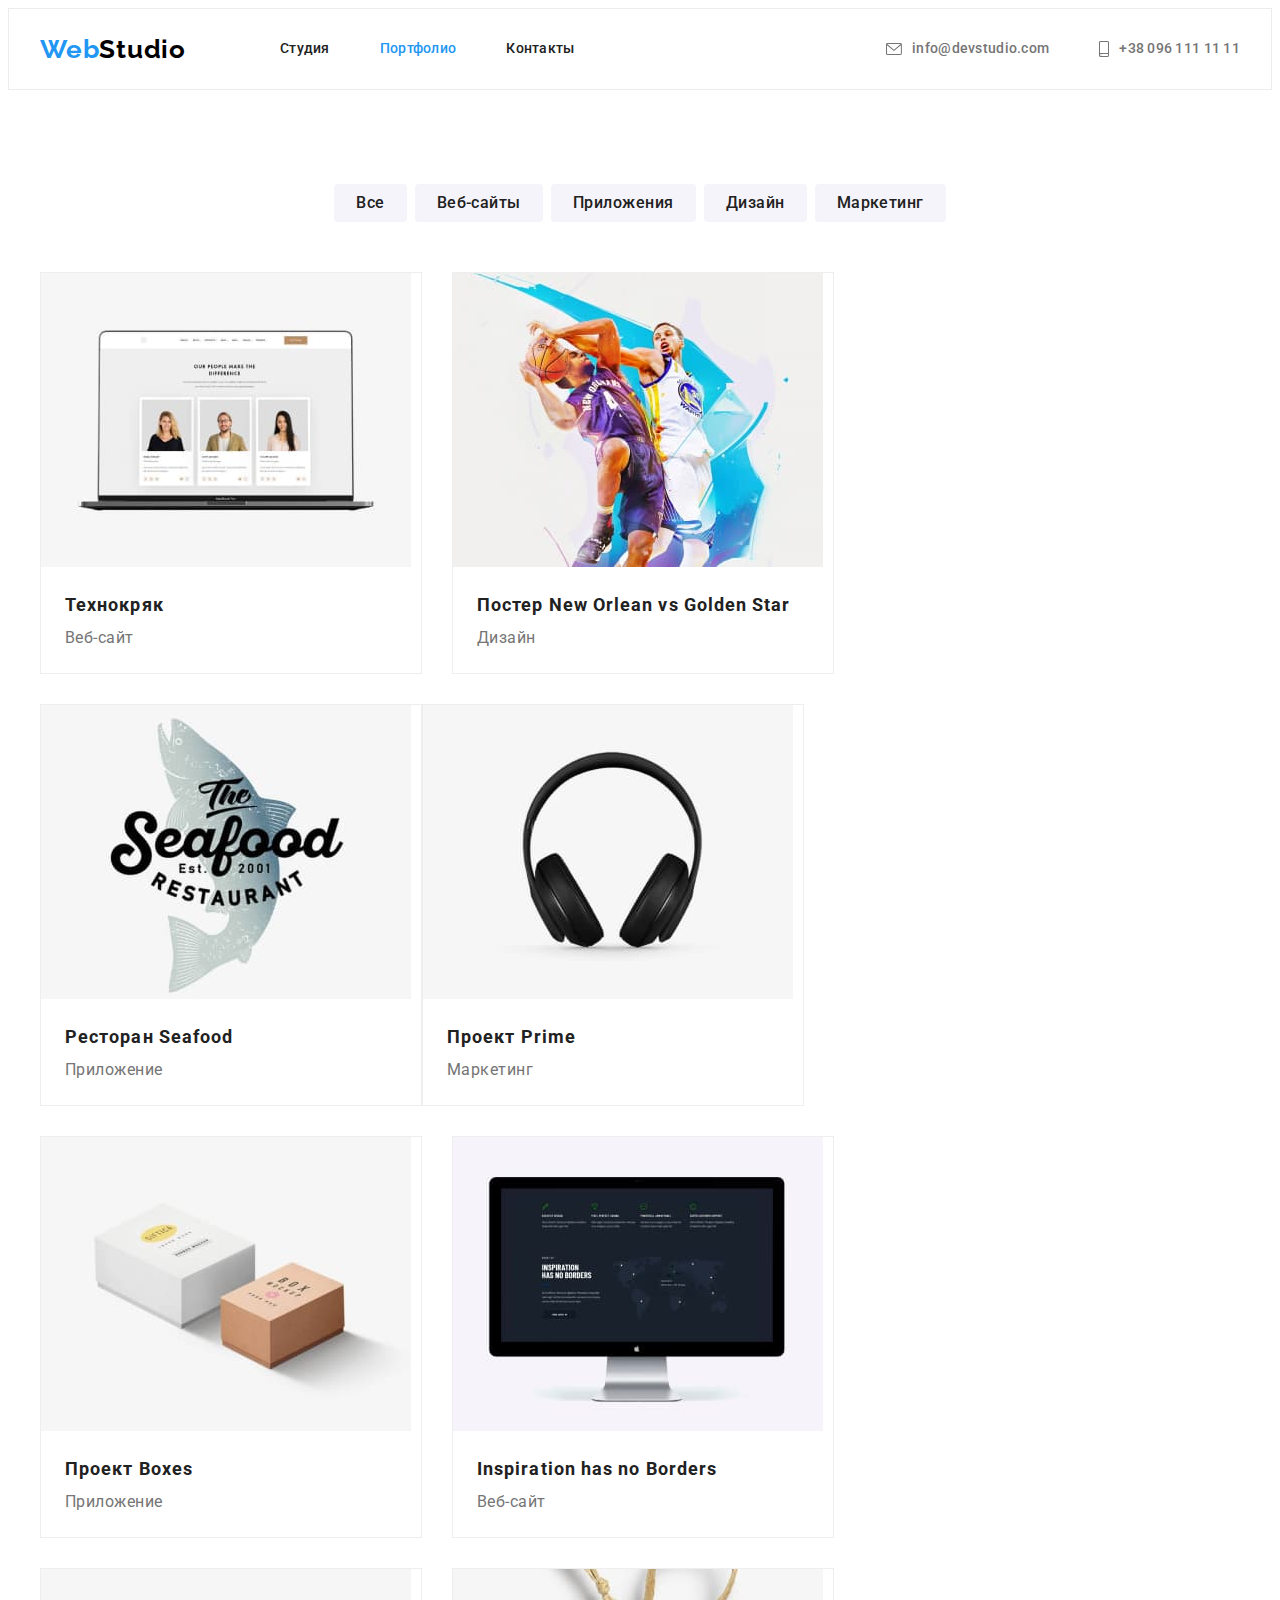
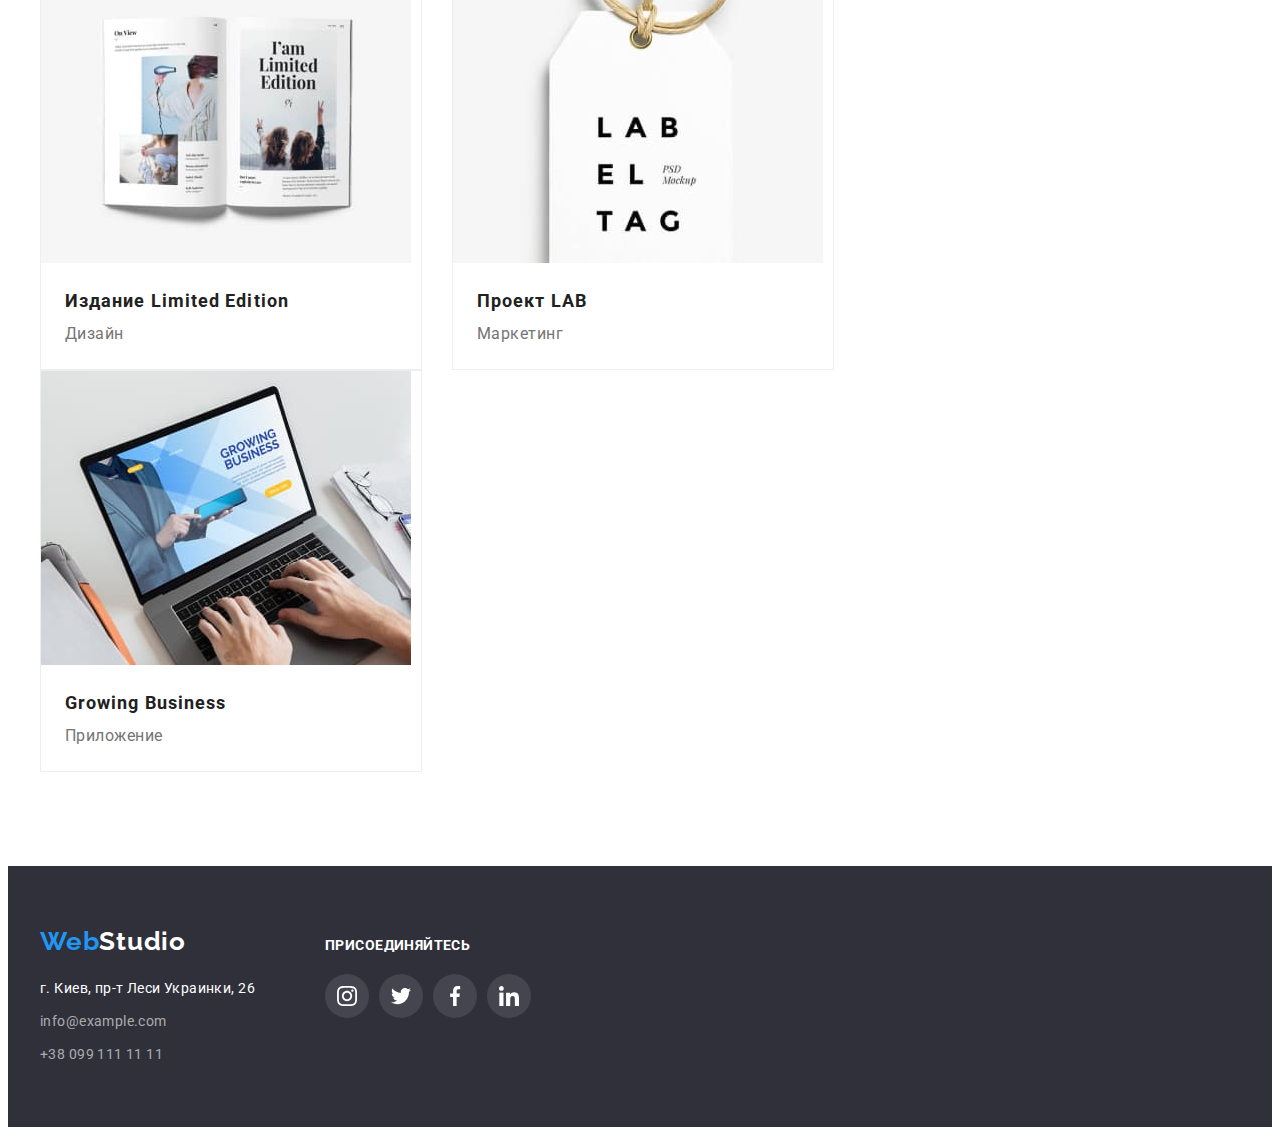
==== portfolio.html @ 255f809b "start" ====
<!DOCTYPE html>
<html lang="en">
    <head>
        <meta charset="UTF-8" />
        <meta http-equiv="X-UA-Compatible" content="IE=edge" />
        <meta name="viewport" content="width=device-width, initial-scale=1.0" />
        <title>Portfolio</title>
        <link rel="preconnect" href="https://fonts.googleapis.com" />
        <link rel="preconnect" href="https://fonts.gstatic.com" crossorigin />
        <link
            href="https://fonts.googleapis.com/css2?family=Raleway:wght@700&family=Roboto:wght@400;500;700;900&display=swap"
            rel="stylesheet"
        />
        <link
            rel="stylesheet"
            href="https://cdnjs.cloudflare.com/ajax/libs/modern-normalize/1.1.0/modern-normalize.min.css"
            integrity="sha512-wpPYUAdjBVSE4KJnH1VR1HeZfpl1ub8YT/NKx4PuQ5NmX2tKuGu6U/JRp5y+Y8XG2tV+wKQpNHVUX03MfMFn9Q=="
            crossorigin="anonymous"
            referrerpolicy="no-referrer"
        />
        <link rel="stylesheet" href="./css/styles.css" />
    </head>
    <body>
        <header class="header-page">
            <div class="container header-container">
                <a class="logo logo-header link" href="" lang="en"
                    ><span class="logo logo-accent">Web</span>Studio</a
                >
                <nav class="navigation">
                    <ul class="nav-list list">
                        <li class="nav-item">
                            <a class="nav-link link" href="./index.html">Студия</a>
                        </li>
                        <li class="nav-item">
                            <a class="nav-link current link" href="">Портфолио</a>
                        </li>
                        <li class="nav-item"><a href="" class="nav-link link">Контакты</a></li>
                    </ul>
                </nav>
                <ul class="tel-mail list">
                    <li class="tel-mail-item">
                        <a class="tel-mail-link link" href="mailto:info@devstudio.com">
                            <svg class="tel-mail-icon" width="16" height="12">
                                <use href="./images/icons/sprite.svg#email"></use>
                            </svg>
                            info@devstudio.com
                        </a>
                    </li>
                    <li class="tel-mail-item">
                        <a class="tel-mail-link link" href="tel:+380961111111">
                            <svg class="tel-mail-icon" width="10" height="16">
                                <use href="./images/icons/sprite.svg#phone"></use>
                            </svg>
                            +38 096 111 11 11</a
                        >
                    </li>
                </ul>
            </div>
        </header>
        <main>
            <section class="projects section">
                <div class="container">
                    <h1 class="projects-title visually-hidden">Наши проекты</h1>
                    <ul class="filter-projects list">
                        <li class="filter-projects-item">
                            <button class="filter-projects-btn" type="button">Все</button>
                        </li>
                        <li class="filter-projects-item">
                            <button class="filter-projects-btn" type="button">Веб-сайты</button>
                        </li>
                        <li class="filter-projects-item">
                            <button class="filter-projects-btn" type="button">Приложения</button>
                        </li>
                        <li class="filter-projects-item">
                            <button class="filter-projects-btn" type="button">Дизайн</button>
                        </li>
                        <li class="filter-projects-item">
                            <button class="filter-projects-btn" type="button">Маркетинг</button>
                        </li>
                    </ul>
                    <ul class="projects-list list">
                        <li class="projects-item">
                            <a class="projects-link link" href=""
                                ><img
                                    class="projects-img"
                                    src="./images/portfolio-page/project-techno.jpg"
                                    alt="проект Технокряк"
                                    width="370"
                                    height="294"
                                />
                                <div class="projects-wrap">
                                    <h2 class="title-projects">Технокряк</h2>
                                    <p class="projects-text">Веб-сайт</p>
                                </div>
                            </a>
                        </li>
                        <li class="projects-item">
                            <a class="projects-link link" href="">
                                <img
                                    class="projects-img"
                                    src="./images/portfolio-page/project-poster.jpg"
                                    alt="проект Постер"
                                    width="370"
                                    height="294"
                                />
                                <div class="projects-wrap">
                                    <h2 class="title-projects">
                                        Постер <span lang="en">New Orlean vs Golden Star</span>
                                    </h2>
                                    <p class="projects-text">Дизайн</p>
                                </div>
                            </a>
                        </li>
                        <li class="projects-item">
                            <a class="projects-link link" href=""
                                ><img
                                    class="projects-img"
                                    src="./images/portfolio-page/project-seafood.jpg"
                                    alt="проект ресторан Seafood"
                                    width="370"
                                    height="294"
                                />
                                <div class="projects-wrap">
                                    <h2 class="title-projects">
                                        Ресторан <span lang="en">Seafood</span>
                                    </h2>
                                    <p class="projects-text">Приложение</p>
                                </div>
                            </a>
                        </li>
                        <li class="projects-item">
                            <a class="projects-link link" href="">
                                <img
                                    class="projects-img"
                                    src="./images/portfolio-page/project-prime.jpg"
                                    alt="проект Prime"
                                    width="370"
                                    height="294"
                                />
                                <div class="projects-wrap">
                                    <h2 class="title-projects">
                                        Проект <span lang="en">Prime</span>
                                    </h2>
                                    <p class="projects-text">Маркетинг</p>
                                </div>
                            </a>
                        </li>
                        <li class="projects-item">
                            <a class="projects-link link" href=""
                                ><img
                                    class="projects-img"
                                    src="./images/portfolio-page/project-boxes.jpg"
                                    alt="проект Boxes"
                                    width="370"
                                    height="294"
                                />
                                <div class="projects-wrap">
                                    <h2 class="title-projects">
                                        Проект <span lang="en">Boxes</span>
                                    </h2>
                                    <p class="projects-text">Приложение</p>
                                </div>
                            </a>
                        </li>
                        <li class="projects-item">
                            <a class="projects-link link" href=""
                                ><img
                                    class="projects-img"
                                    src="./images/portfolio-page/project-inspiration.jpg"
                                    alt="проект Inspiration"
                                    width="370"
                                    height="294"
                                />
                                <div class="projects-wrap">
                                    <h2 class="title-projects" lang="en">
                                        Inspiration has no Borders
                                    </h2>
                                    <p class="projects-text">Веб-сайт</p>
                                </div>
                            </a>
                        </li>
                        <li class="projects-item">
                            <a class="projects-link link" href=""
                                ><img
                                    class="projects-img"
                                    src="./images/portfolio-page/project-edition.jpg"
                                    alt="проект Edition"
                                    width="370"
                                    height="294"
                                />
                                <div class="projects-wrap">
                                    <h2 class="title-projects">
                                        Издание <span lang="en">Limited Edition</span>
                                    </h2>
                                    <p class="projects-text">Дизайн</p>
                                </div>
                            </a>
                        </li>
                        <li class="projects-item">
                            <a class="projects-link link" href=""
                                ><img
                                    class="projects-img"
                                    src="./images/portfolio-page/project-lab.jpg"
                                    alt="проект LAB"
                                    width="370"
                                    height="294"
                                />
                                <div class="projects-wrap">
                                    <h2 class="title-projects">
                                        Проект <span lang="en">LAB</span>
                                    </h2>
                                    <p class="projects-text">Маркетинг</p>
                                </div>
                            </a>
                        </li>
                        <li class="projects-item">
                            <a class="projects-link link" href=""
                                ><img
                                    class="projects-img"
                                    src="./images/portfolio-page/project-business.jpg"
                                    alt="проект Business"
                                    width="370"
                                    height="294"
                                />
                                <div class="projects-wrap">
                                    <h2 class="title-projects" lang="en">Growing Business</h2>
                                    <p class="projects-text">Приложение</p>
                                </div>
                            </a>
                        </li>
                    </ul>
                </div>
            </section>
        </main>
        <footer class="footer-page">
            <div class="container">
                <div class="logo-contacts-social">
                    <div class="logo-contacts">
                        <a class="logo logo-footer link" href="" lang="en"
                            ><span class="logo logo-accent">Web</span>Studio</a
                        >
                        <address>
                            <ul class="contacts list">
                                <li class="contacts-list">
                                    <a
                                        class="address-link link"
                                        href="https://goo.gl/maps/MPuqqHir5dcLgvQc8"
                                        target="_blank"
                                        rel="noopener noreferrer"
                                        >г. Киев, пр-т Леси Украинки, 26</a
                                    >
                                </li>
                                <li class="contacts-list">
                                    <a class="contacts-link link" href="mailto:info@example.com"
                                        >info@example.com</a
                                    >
                                </li>
                                <li class="contacts-list">
                                    <a class="contacts-link link" href="tel:+380991111111"
                                        >+38 099 111 11 11</a
                                    >
                                </li>
                            </ul>
                        </address>
                    </div>
                    <div class="social">
                        <h2 class="social-title">присоединяйтесь</h2>
                        <ul class="social-list list">
                            <li class="social-item">
                                <a class="social-link-dark" href="">
                                    <svg class="social-icon-dark" width="20" height="20">
                                        <use href="./images/icons/sprite.svg#instagram"></use>
                                    </svg>
                                </a>
                            </li>
                            <li class="social-item">
                                <a class="social-link-dark" href="">
                                    <svg class="social-icon-dark" width="20" height="20">
                                        <use href="./images/icons/sprite.svg#twitter"></use>
                                    </svg>
                                </a>
                            </li>
                            <li class="social-item">
                                <a class="social-link-dark" href="">
                                    <svg class="social-icon-dark" width="20" height="20">
                                        <use href="./images/icons/sprite.svg#facebook"></use>
                                    </svg>
                                </a>
                            </li>
                            <li class="social-item">
                                <a class="social-link-dark" href="">
                                    <svg class="social-icon-dark" width="20" height="20">
                                        <use href="./images/icons/sprite.svg#linkedin"></use>
                                    </svg>
                                </a>
                            </li>
                        </ul>
                    </div>
                </div>
            </div>
        </footer>
    </body>
</html>
---- css/styles.css ----
/* second font-family: Raleway 700*/
/* main font-family: Roboto 400 500 700 900*/

/* main color black: #212121; */
/* color white: #FFFFFF; */
/* second color grey: #757575; */
/* accent color blue: #2196F3; */
/* accent color dark blue: #188ce8; */

/* first bg-color white: #FFFFFF; */
/* second bg-color grey: #F5F4FA; */
/* third bg-color dark: #2F303A; */

:root {
    --primary-font-family: 'Roboto', sans-serif;
    --secondary-font-family: 'Raleway', sans-serif;
    --primary-text-color-theme-light: #212121;
    --secondary-text-color-theme-light: #757575;
    --primary-text-color-theme-dark: #ffffff;
    --primary-accent-color: #2196f3;
    --secondary-accent-color: #188ce8;
    --primary-background-color: #ffffff;
    --secondary-background-color-dark: #2f303a;
    --secondary-background-color-light: #f5f4fa;
}

body {
    font-family: var(--primary-font-family);
    color: var(--primary-text-color-theme-light);
    background-color: var(--primary-background-color);
}

/* ========= START RESET ========= */
h1,
h2,
h3,
h4,
h5,
h6,
p {
    margin-top: 0;
    margin-bottom: 0;
}

ul,
ol {
    margin-top: 0;
    margin-bottom: 0;
    padding-left: 0;
}

img {
    display: block;
    max-width: 100%;
    height: auto;
}

.list {
    list-style: none;
}

.link {
    text-decoration: none;
}
/* ========= END RESET ========= */

.section {
    padding-top: 94px;
    padding-bottom: 94px;
}

.container {
    width: 1200px;
    padding-left: 15px;
    padding-right: 15px;
    margin-left: auto;
    margin-right: auto;
}

/* ========= START COMPONENTS ========= */
.title {
    margin-bottom: 50px;
    font-weight: 700;
    font-size: 36px;
    line-height: 1.17;
    text-align: center;
    letter-spacing: 0.03em;
}

.visually-hidden {
    position: absolute;
    width: 1px;
    height: 1px;
    margin: -1px;
    border: 0;
    padding: 0;
    white-space: nowrap;
    clip-path: inset(100%);
    clip: rect(0000);
    overflow: hidden;
}

.logo {
    font-family: var(--secondary-font-family);
    font-weight: 700;
    font-size: 26px;
    line-height: 1.19;
    letter-spacing: 0.03em;
}

.nav-link:hover,
.nav-link:focus,
.tel-mail-link:hover,
.tel-mail-link:focus,
.address-link:hover,
.address-link:focus,
.contacts-link:hover,
.contacts-link:focus {
    color: var(--primary-accent-color);
}

.filter-projects-btn:hover,
.filter-projects-btn:focus {
    background-color: var(--primary-accent-color);
    color: var(--primary-text-color-theme-dark);
    box-shadow: 0px 3px 1px rgba(0, 0, 0, 0.1), 0px 1px 2px rgba(0, 0, 0, 0.08),
        0px 2px 2px rgba(0, 0, 0, 0.12);
}

.hero-btn:hover,
.hero-btn:focus {
    background-color: var(--secondary-accent-color);
}

.tel-mail-icon {
    margin-right: 10px;
    fill: var(--secondary-text-color-theme-light);
}

.tel-mail-link:hover .tel-mail-icon,
.tel-mail-link:focus .tel-mail-icon {
    fill: var(--primary-accent-color);
}

.social-list {
    display: flex;
    justify-content: center;
}

.social-link {
    display: flex;
    justify-content: center;
    align-items: center;
    width: 44px;
    height: 44px;
    background-color: #fff;
    border-radius: 50%;
}

.social-link-dark {
    display: flex;
    justify-content: center;
    align-items: center;
    width: 44px;
    height: 44px;
    background-color: rgba(255, 255, 255, 0.1);
    border-radius: 50%;
}

.social-item:not(:last-child) {
    margin-right: 10px;
}

.social-icon {
    fill: #afb1b8;
}

.social-icon-dark {
    fill: #fff;
}

.social-link:hover,
.social-link:focus,
.social-link-dark:hover,
.social-link-dark:focus {
    background-color: var(--primary-accent-color);
}

.social-link:hover .social-icon,
.social-link:focus .social-icon {
    fill: var(--primary-text-color-theme-dark);
}

.social-icon:hover,
.social-icon:focus {
    fill: var(--primary-accent-color);
}

/* ========= END COMPONENTS ========= */

/* ========= START LOGO ========= */
.logo-accent {
    color: var(--primary-accent-color);
}

.logo-header {
    display: block;
    padding-top: 24px;
    padding-bottom: 24px;
    margin-right: 94px;
    color: #000000;
}

.logo-footer {
    display: block;
    margin-bottom: 20px;
    color: var(--primary-text-color-theme-dark);
}
/* ========= END LOGO ========= */

/* ========= START HEADER ========= */

.header-page {
    border: 1px solid #ececec;
}

.header-container {
    display: flex;
    align-items: center;
}

.nav-list {
    display: flex;
}

.nav-list .nav-link.current {
    color: var(--primary-accent-color);
}

.nav-item:not(:last-child) {
    margin-right: 50px;
}

.nav-link {
    display: block;
    padding-top: 32px;
    padding-bottom: 32px;
    font-weight: 500;
    font-size: 14px;
    line-height: 1.14;
    letter-spacing: 0.02em;
    color: var(--primary-text-color-theme-light);
}

.tel-mail {
    display: flex;
    margin-left: auto;
}

.tel-mail-item:not(:last-child) {
    margin-right: 50px;
}

.tel-mail-link {
    display: flex;
    align-items: center;
    padding-top: 32px;
    padding-bottom: 32px;
    font-weight: 500;
    font-size: 14px;
    line-height: 1.14;
    letter-spacing: 0.02em;
    color: var(--secondary-text-color-theme-light);
}

/* ========= END HEADER ========= */

/* ========= START HERO ========= */
.hero {
    padding-top: 200px;
    padding-bottom: 200px;
    background-image: linear-gradient(rgba(47, 48, 58, 0.4), rgba(47, 48, 58, 0.4)),
        url('../images/main-page/main-img.jpg');
    background-size: cover;
    background-color: #c4c4c4;
    text-align: center;
}

.hero-title {
    margin-bottom: 30px;
    font-weight: 900;
    font-size: 44px;
    line-height: 1.36;
    letter-spacing: 0.06em;
    text-transform: uppercase;
    color: var(--primary-text-color-theme-dark);
}

.hero-btn {
    min-width: 200px;
    padding: 10px 32px;
    background: var(--primary-accent-color);
    box-shadow: 0px 4px 4px rgba(0, 0, 0, 0.15);
    border-radius: 4px;
    font-family: inherit;
    font-weight: 700;
    font-size: 16px;
    line-height: 1.88;
    letter-spacing: 0.06em;
    color: var(--primary-text-color-theme-dark);
    cursor: pointer;
}
/* ========= END HERO ========= */

/* ========= START BENEFITS ========= */

.benefits {
    padding-top: 94px;
}

.benefits-list {
    display: flex;
    flex-wrap: wrap;
}

.benefits-item {
    width: 270px;
}

.benefits-item:not(:last-child) {
    margin-right: 30px;
}

.benefits-wrap {
    display: flex;
    align-items: center;
    justify-content: center;
    width: 270px;
    height: 120px;
    margin-bottom: 30px;
    background: #f5f4fa;
    border-radius: 4px;
}

.benefits-subtitle {
    margin-bottom: 10px;
    font-weight: 700;
    font-size: 14px;
    line-height: 1.14;
    letter-spacing: 0.03em;
    text-transform: uppercase;
}

.benefits-text {
    font-weight: 400;
    font-size: 14px;
    line-height: 1.71;
    letter-spacing: 0.03em;
    color: var(--secondary-text-color-theme-light);
}
/* ========= END BENEFITS ========= */

/* ========= START SERVICES ========= */

.services-list {
    display: flex;
    flex-wrap: wrap;
}

.services-item {
    margin-bottom: 30px;
    flex-basis: calc((100% - 60px) / 3);
}

.services-item:not(:nth-child(3n)) {
    margin-right: 30px;
}

.services-item:nth-last-child(-n + 3) {
    margin-bottom: 0;
}

/* ========= END SERVICES ========= */

/* ========= START TEAM ========= */
.team {
    background-color: var(--secondary-background-color-light);
}

.team-list {
    display: flex;
    flex-wrap: wrap;
}

.team-item {
    margin-bottom: 30px;
    flex-basis: calc((100% - 90px) / 4);
    background-color: var(--primary-background-color);
    box-shadow: 0px 1px 3px rgba(0, 0, 0, 0.12), 0px 1px 1px rgba(0, 0, 0, 0.14),
        0px 2px 1px rgba(0, 0, 0, 0.2);
    border-radius: 0px 0px 4px 4px;
}

.team-item:not(:nth-child(4n)) {
    margin-right: 30px;
}

.team-item:nth-last-child(-n + 4) {
    margin-bottom: 0;
}

.team-wrap {
    padding: 30px 20px;
}

.team-title {
    margin-bottom: 10px;
    font-weight: 500;
    font-size: 16px;
    line-height: 1.19;
    text-align: center;
    letter-spacing: 0.03em;
}

.team-text {
    margin-bottom: 16px;
    font-weight: 400;
    font-size: 16px;
    line-height: 1.19;
    text-align: center;
    letter-spacing: 0.03em;
    color: var(--secondary-text-color-theme-light);
}
/* ========= END TEAM ========= */

/* ========= START CLIENTS ========= */

.clients-list {
    display: flex;
    justify-content: center;
}

.clients-item:not(:last-child) {
    margin-right: 30px;
}

.clients-icon {
    fill: #afb1b8;
}

.clients-link {
    display: flex;
    align-items: center;
    justify-content: center;
    width: 170px;
    height: 92px;
    border: 1px solid #afb1b8;
    border-radius: 4px;
    color: #afb1b8;
}

.clients-link:hover,
.clients-link:focus {
    fill: var(--primary-accent-color);
    border: 1px solid #2196f3;
}

.clients-link:hover .clients-icon,
.clients-link:focus .clients-icon {
    fill: var(--primary-accent-color);
}

/* ========= END CLIENTS ========= */

/* ========= START PROJECTS ========= */

.filter-projects {
    margin-bottom: 50px;
    display: flex;
    justify-content: center;
}

.filter-projects-item:not(:last-child) {
    margin-right: 8px;
}

.filter-projects-btn {
    padding: 6px 22px;
    font-family: inherit;
    font-weight: 500;
    font-size: 16px;
    line-height: 1.63;
    text-align: center;
    letter-spacing: 0.03em;
    color: var(--primary-text-color-theme-light);
    background: var(--secondary-background-color-light);
    border-radius: 4px;
    border-style: none;
    cursor: pointer;
}

.projects-list {
    display: flex;
    flex-wrap: wrap;
}

.projects-item {
    margin-bottom: 30px;
    flex-basis: calc((100% - 60px) / 3);
    border: 1px solid #eeeeee;
}

.projects-item:nth-last-child(-n + 3) {
    margin-bottom: 0;
}

.projects-item:not(:nth-child(3n)) {
    margin-right: 30px;
}

.projects-link {
    display: block;
}

.projects-link:hover,
.projects-link:focus {
    box-shadow: 0px 1px 1px rgba(0, 0, 0, 0.12), 0px 4px 4px rgba(0, 0, 0, 0.06),
        1px 4px 6px rgba(0, 0, 0, 0.16);
}

.projects-wrap {
    padding: 20px 24px;
}

.title-projects {
    font-weight: 700;
    font-size: 18px;
    line-height: 2;
    letter-spacing: 0.06em;
    color: var(--primary-text-color-theme-light);
}

.projects-text {
    font-weight: 400;
    font-size: 16px;
    line-height: 1.88;
    letter-spacing: 0.03em;
    color: var(--secondary-text-color-theme-light);
}
/* ========= END PROJECTS ========= */

/* ========= START FOOTER ========= */
.footer-page {
    padding-top: 60px;
    padding-bottom: 60px;
    background-color: var(--secondary-background-color-dark);
}

.logo-contacts-social {
    display: flex;
    align-items: baseline;
}

.logo-contacts {
    margin-right: 70px;
}

.address-link {
    font-style: normal;
    font-weight: 400;
    font-size: 14px;
    line-height: 1.71;
    letter-spacing: 0.03em;
    color: var(--primary-text-color-theme-dark);
}

.contacts-list:not(:last-child) {
    margin-bottom: 9px;
}

.contacts-link {
    font-style: normal;
    font-weight: 400;
    font-size: 14px;
    line-height: 1.71;
    letter-spacing: 0.03em;
    color: rgba(255, 255, 255, 0.6);
}

.social-title {
    margin-bottom: 20px;
    font-weight: 700;
    font-size: 14px;
    line-height: 1.14;
    letter-spacing: 0.03em;
    text-transform: uppercase;
    color: #ffffff;
}

/* ========= END FOOTER ========= */
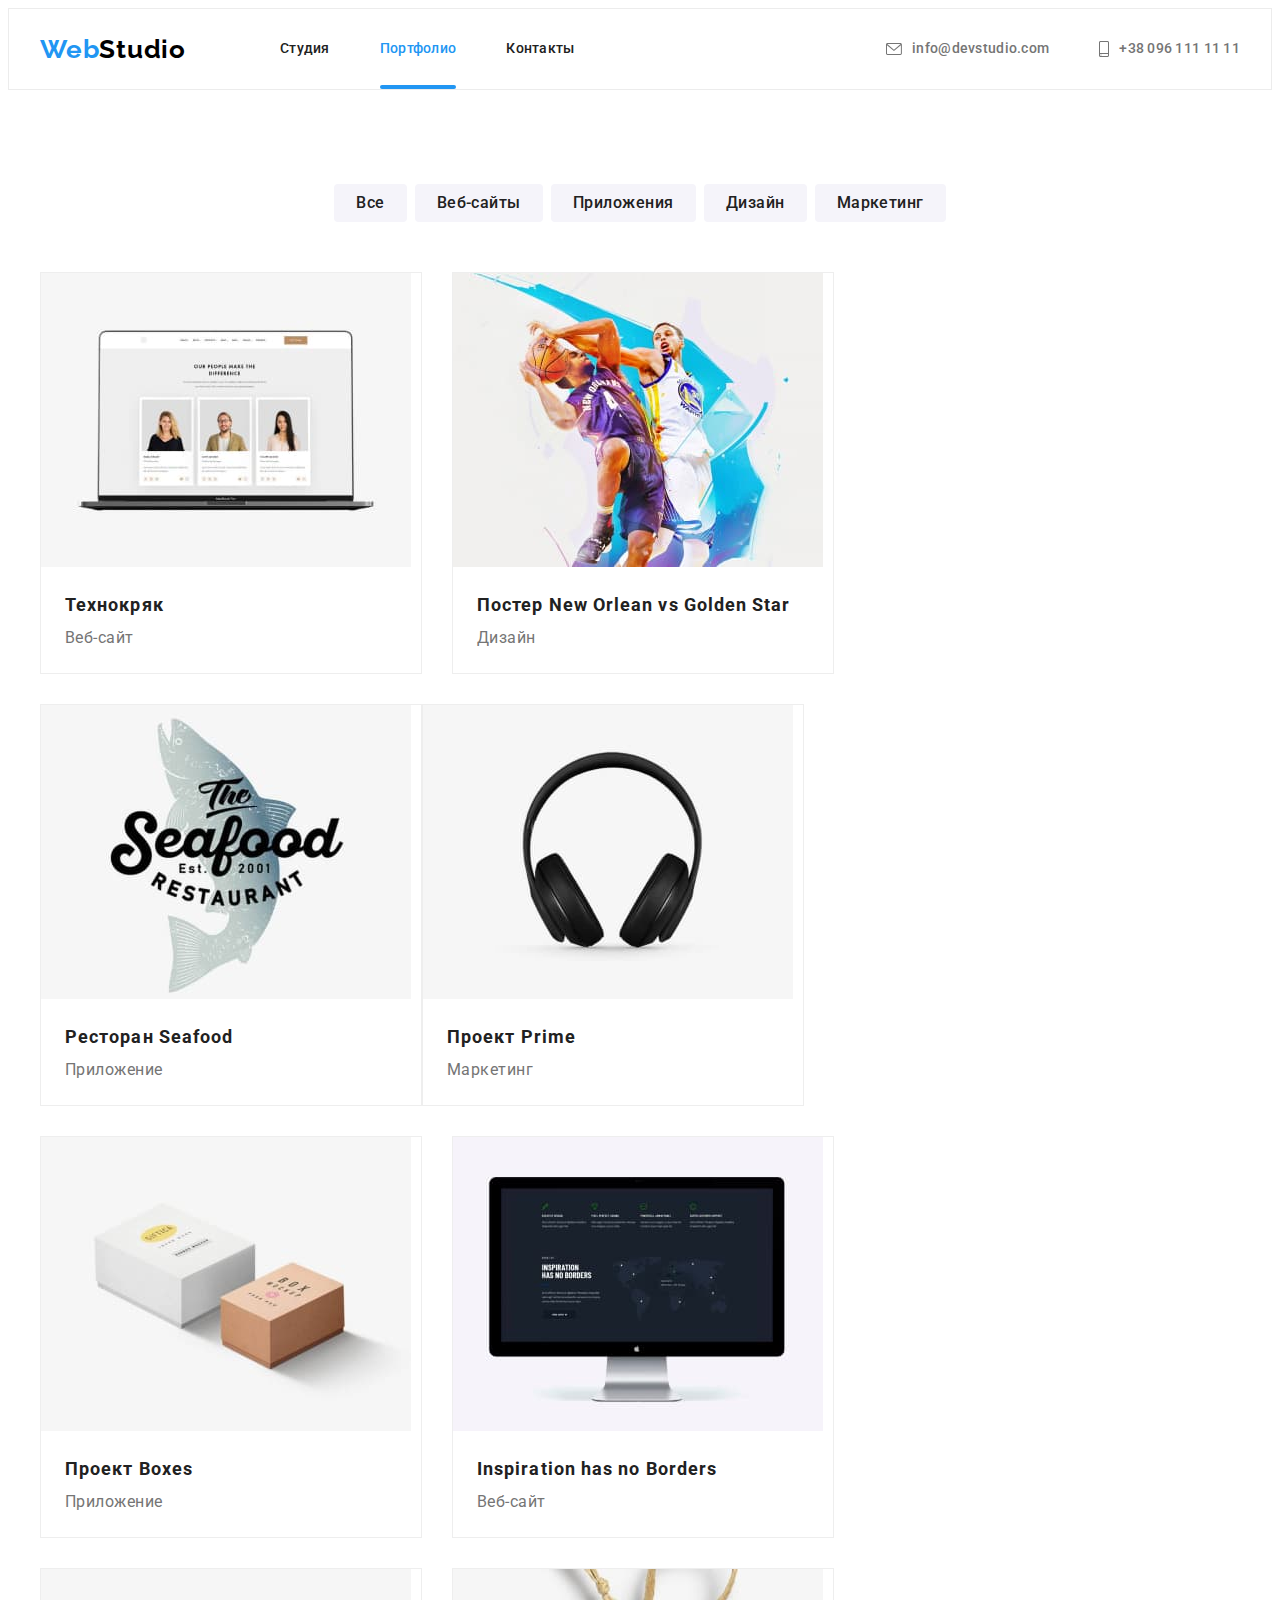
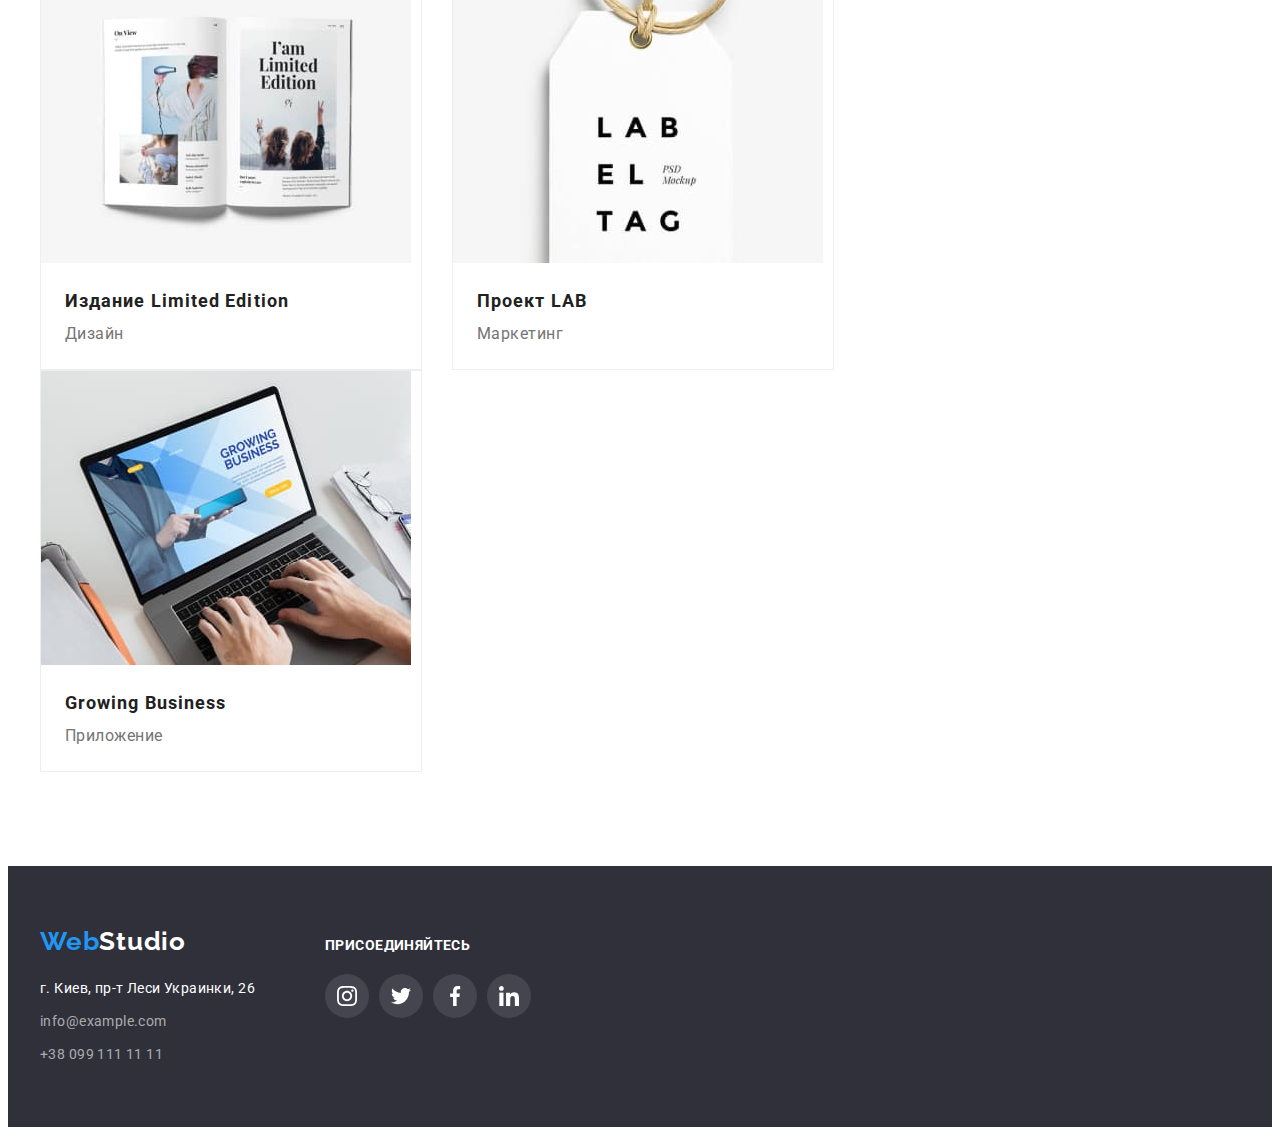
==== commit 95de4f20: "add transition, label, current::after" ====
--- a/portfolio.html
+++ b/portfolio.html
@@ -80,19 +80,26 @@
                     </ul>
                     <ul class="projects-list list">
                         <li class="projects-item">
-                            <a class="projects-link link" href=""
-                                ><img
-                                    class="projects-img"
-                                    src="./images/portfolio-page/project-techno.jpg"
-                                    alt="проект Технокряк"
-                                    width="370"
-                                    height="294"
-                                />
-                                <div class="projects-wrap">
-                                    <h2 class="title-projects">Технокряк</h2>
-                                    <p class="projects-text">Веб-сайт</p>
-                                </div>
-                            </a>
+                            <div class="projects-thumb">
+                                <a class="projects-link link" href=""
+                                    ><img
+                                        class="projects-img"
+                                        src="./images/portfolio-page/project-techno.jpg"
+                                        alt="проект Технокряк"
+                                        width="370"
+                                        height="294"
+                                    />
+                                    <div class="projects-overlay">
+                                        Технокряк это современная площадка распространения
+                                        коронавируса. Компании используют эту платформу для
+                                        цифрового шпионажа и атак на защищённые сервера конкурентов.
+                                    </div>
+                                    <div class="projects-wrap">
+                                        <h2 class="title-projects">Технокряк</h2>
+                                        <p class="projects-text">Веб-сайт</p>
+                                    </div>
+                                </a>
+                            </div>
                         </li>
                         <li class="projects-item">
                             <a class="projects-link link" href="">
--- a/css/styles.css
+++ b/css/styles.css
@@ -100,12 +100,144 @@
     overflow: hidden;
 }
 
+.social-list {
+    display: flex;
+    justify-content: center;
+}
+
+.social-link {
+    display: flex;
+    justify-content: center;
+    align-items: center;
+    width: 44px;
+    height: 44px;
+    background-color: #fff;
+    border-radius: 50%;
+
+    transition: background-color 250ms cubic-bezier(0.4, 0, 0.2, 1);
+}
+
+.social-link-dark {
+    display: flex;
+    justify-content: center;
+    align-items: center;
+    width: 44px;
+    height: 44px;
+    background-color: rgba(255, 255, 255, 0.1);
+    border-radius: 50%;
+
+    transition: background-color 250ms cubic-bezier(0.4, 0, 0.2, 1);
+}
+
+.social-item:not(:last-child) {
+    margin-right: 10px;
+}
+
+.social-icon {
+    fill: #afb1b8;
+
+    transition: fill 250ms cubic-bezier(0.4, 0, 0.2, 1);
+}
+
+.social-icon-dark {
+    fill: #fff;
+}
+
+.social-link:hover,
+.social-link:focus,
+.social-link-dark:hover,
+.social-link-dark:focus {
+    background-color: var(--primary-accent-color);
+}
+
+.social-link:hover .social-icon,
+.social-link:focus .social-icon {
+    fill: var(--primary-text-color-theme-dark);
+}
+
+.social-icon:hover,
+.social-icon:focus {
+    fill: var(--primary-accent-color);
+}
+
+/* ========= END COMPONENTS ========= */
+
+/* ========= START LOGO ========= */
+
 .logo {
     font-family: var(--secondary-font-family);
     font-weight: 700;
     font-size: 26px;
     line-height: 1.19;
     letter-spacing: 0.03em;
+}
+
+.logo-accent {
+    color: var(--primary-accent-color);
+}
+
+.logo-header {
+    display: block;
+    padding-top: 24px;
+    padding-bottom: 24px;
+    margin-right: 94px;
+    color: #000000;
+}
+
+.logo-footer {
+    display: block;
+    margin-bottom: 20px;
+    color: var(--primary-text-color-theme-dark);
+}
+/* ========= END LOGO ========= */
+
+/* ========= START HEADER ========= */
+
+.header-page {
+    border: 1px solid #ececec;
+}
+
+.header-container {
+    display: flex;
+    align-items: center;
+}
+
+.nav-list {
+    display: flex;
+}
+
+.nav-list .nav-link.current {
+    color: var(--primary-accent-color);
+}
+
+.current::after {
+    position: absolute;
+    left: 0;
+    bottom: 0;
+    content: '';
+    display: block;
+    width: 100%;
+    height: 4px;
+    background: #2196f3;
+    border-radius: 2px;
+}
+
+.nav-item:not(:last-child) {
+    margin-right: 50px;
+}
+
+.nav-link {
+    display: block;
+    position: relative;
+    padding-top: 32px;
+    padding-bottom: 32px;
+    font-weight: 500;
+    font-size: 14px;
+    line-height: 1.14;
+    letter-spacing: 0.02em;
+    color: var(--primary-text-color-theme-light);
+
+    transition: color 250ms cubic-bezier(0.4, 0, 0.2, 1);
 }
 
 .nav-link:hover,
@@ -119,139 +251,6 @@
     color: var(--primary-accent-color);
 }
 
-.filter-projects-btn:hover,
-.filter-projects-btn:focus {
-    background-color: var(--primary-accent-color);
-    color: var(--primary-text-color-theme-dark);
-    box-shadow: 0px 3px 1px rgba(0, 0, 0, 0.1), 0px 1px 2px rgba(0, 0, 0, 0.08),
-        0px 2px 2px rgba(0, 0, 0, 0.12);
-}
-
-.hero-btn:hover,
-.hero-btn:focus {
-    background-color: var(--secondary-accent-color);
-}
-
-.tel-mail-icon {
-    margin-right: 10px;
-    fill: var(--secondary-text-color-theme-light);
-}
-
-.tel-mail-link:hover .tel-mail-icon,
-.tel-mail-link:focus .tel-mail-icon {
-    fill: var(--primary-accent-color);
-}
-
-.social-list {
-    display: flex;
-    justify-content: center;
-}
-
-.social-link {
-    display: flex;
-    justify-content: center;
-    align-items: center;
-    width: 44px;
-    height: 44px;
-    background-color: #fff;
-    border-radius: 50%;
-}
-
-.social-link-dark {
-    display: flex;
-    justify-content: center;
-    align-items: center;
-    width: 44px;
-    height: 44px;
-    background-color: rgba(255, 255, 255, 0.1);
-    border-radius: 50%;
-}
-
-.social-item:not(:last-child) {
-    margin-right: 10px;
-}
-
-.social-icon {
-    fill: #afb1b8;
-}
-
-.social-icon-dark {
-    fill: #fff;
-}
-
-.social-link:hover,
-.social-link:focus,
-.social-link-dark:hover,
-.social-link-dark:focus {
-    background-color: var(--primary-accent-color);
-}
-
-.social-link:hover .social-icon,
-.social-link:focus .social-icon {
-    fill: var(--primary-text-color-theme-dark);
-}
-
-.social-icon:hover,
-.social-icon:focus {
-    fill: var(--primary-accent-color);
-}
-
-/* ========= END COMPONENTS ========= */
-
-/* ========= START LOGO ========= */
-.logo-accent {
-    color: var(--primary-accent-color);
-}
-
-.logo-header {
-    display: block;
-    padding-top: 24px;
-    padding-bottom: 24px;
-    margin-right: 94px;
-    color: #000000;
-}
-
-.logo-footer {
-    display: block;
-    margin-bottom: 20px;
-    color: var(--primary-text-color-theme-dark);
-}
-/* ========= END LOGO ========= */
-
-/* ========= START HEADER ========= */
-
-.header-page {
-    border: 1px solid #ececec;
-}
-
-.header-container {
-    display: flex;
-    align-items: center;
-}
-
-.nav-list {
-    display: flex;
-}
-
-.nav-list .nav-link.current {
-    color: var(--primary-accent-color);
-}
-
-.nav-item:not(:last-child) {
-    margin-right: 50px;
-}
-
-.nav-link {
-    display: block;
-    padding-top: 32px;
-    padding-bottom: 32px;
-    font-weight: 500;
-    font-size: 14px;
-    line-height: 1.14;
-    letter-spacing: 0.02em;
-    color: var(--primary-text-color-theme-light);
-}
-
 .tel-mail {
     display: flex;
     margin-left: auto;
@@ -271,6 +270,20 @@
     line-height: 1.14;
     letter-spacing: 0.02em;
     color: var(--secondary-text-color-theme-light);
+
+    transition: color 250ms cubic-bezier(0.4, 0, 0.2, 1);
+}
+
+.tel-mail-icon {
+    margin-right: 10px;
+    fill: var(--secondary-text-color-theme-light);
+
+    transition: fill 250ms cubic-bezier(0.4, 0, 0.2, 1);
+}
+
+.tel-mail-link:hover .tel-mail-icon,
+.tel-mail-link:focus .tel-mail-icon {
+    fill: var(--primary-accent-color);
 }
 
 /* ========= END HEADER ========= */
@@ -299,7 +312,7 @@
 .hero-btn {
     min-width: 200px;
     padding: 10px 32px;
-    background: var(--primary-accent-color);
+    background-color: var(--primary-accent-color);
     box-shadow: 0px 4px 4px rgba(0, 0, 0, 0.15);
     border-radius: 4px;
     font-family: inherit;
@@ -309,6 +322,13 @@
     letter-spacing: 0.06em;
     color: var(--primary-text-color-theme-dark);
     cursor: pointer;
+
+    transition: background-color 250ms cubic-bezier(0.4, 0, 0.2, 1);
+}
+
+.hero-btn:hover,
+.hero-btn:focus {
+    background-color: var(--secondary-accent-color);
 }
 /* ========= END HERO ========= */
 
@@ -368,6 +388,7 @@
 }
 
 .services-item {
+    position: relative;
     margin-bottom: 30px;
     flex-basis: calc((100% - 60px) / 3);
 }
@@ -378,6 +399,23 @@
 
 .services-item:nth-last-child(-n + 3) {
     margin-bottom: 0;
+}
+
+.services-label {
+    padding: 27px 10px;
+    position: absolute;
+    content: '';
+    font-weight: 700;
+    font-size: 14px;
+    text-align: center;
+    line-height: 1.14;
+    letter-spacing: 0.03em;
+    text-transform: uppercase;
+    color: #ffffff;
+    width: 370px;
+    height: 70px;
+    bottom: 0;
+    background: rgba(47, 48, 58, 0.8);
 }
 
 /* ========= END SERVICES ========= */
@@ -446,6 +484,8 @@
 
 .clients-icon {
     fill: #afb1b8;
+
+    transition: fill 250ms cubic-bezier(0.4, 0, 0.2, 1);
 }
 
 .clients-link {
@@ -457,6 +497,8 @@
     border: 1px solid #afb1b8;
     border-radius: 4px;
     color: #afb1b8;
+
+    transition: border 250ms cubic-bezier(0.4, 0, 0.2, 1);
 }
 
 .clients-link:hover,
@@ -493,10 +535,22 @@
     text-align: center;
     letter-spacing: 0.03em;
     color: var(--primary-text-color-theme-light);
-    background: var(--secondary-background-color-light);
+    background-color: var(--secondary-background-color-light);
     border-radius: 4px;
     border-style: none;
     cursor: pointer;
+    box-shadow: none;
+
+    transition: background-color 250ms cubic-bezier(0.4, 0, 0.2, 1),
+        color 250ms cubic-bezier(0.4, 0, 0.2, 1), box-shadow 250ms cubic-bezier(0.4, 0, 0.2, 1);
+}
+
+.filter-projects-btn:hover,
+.filter-projects-btn:focus {
+    background-color: var(--primary-accent-color);
+    color: var(--primary-text-color-theme-dark);
+    box-shadow: 0px 3px 1px rgba(0, 0, 0, 0.1), 0px 1px 2px rgba(0, 0, 0, 0.08),
+        0px 2px 2px rgba(0, 0, 0, 0.12);
 }
 
 .projects-list {
@@ -520,12 +574,40 @@
 
 .projects-link {
     display: block;
+    box-shadow: none;
+
+    transition: box-shadow 250ms cubic-bezier(0.4, 0, 0.2, 1);
 }
 
 .projects-link:hover,
 .projects-link:focus {
     box-shadow: 0px 1px 1px rgba(0, 0, 0, 0.12), 0px 4px 4px rgba(0, 0, 0, 0.06),
         1px 4px 6px rgba(0, 0, 0, 0.16);
+}
+
+.projects-thumb {
+    position: relative;
+}
+
+.projects-overlay {
+    position: absolute;
+    width: 370px;
+    height: 294px;
+    top: 0;
+    padding: 63px 24px;
+    background: rgba(33, 150, 243, 0.9);
+    font-weight: 400;
+    font-size: 18px;
+    line-height: 1.56;
+    letter-spacing: 0.03em;
+    color: #ffffff;
+
+    opacity: 0;
+}
+
+.projects-overlay:hover,
+.projects-overlay:focus {
+    opacity: 1;
 }
 
 .projects-wrap {
@@ -572,6 +654,8 @@
     line-height: 1.71;
     letter-spacing: 0.03em;
     color: var(--primary-text-color-theme-dark);
+
+    transition: color 250ms cubic-bezier(0.4, 0, 0.2, 1);
 }
 
 .contacts-list:not(:last-child) {
@@ -585,6 +669,8 @@
     line-height: 1.71;
     letter-spacing: 0.03em;
     color: rgba(255, 255, 255, 0.6);
+
+    transition: color 250ms cubic-bezier(0.4, 0, 0.2, 1);
 }
 
 .social-title {
